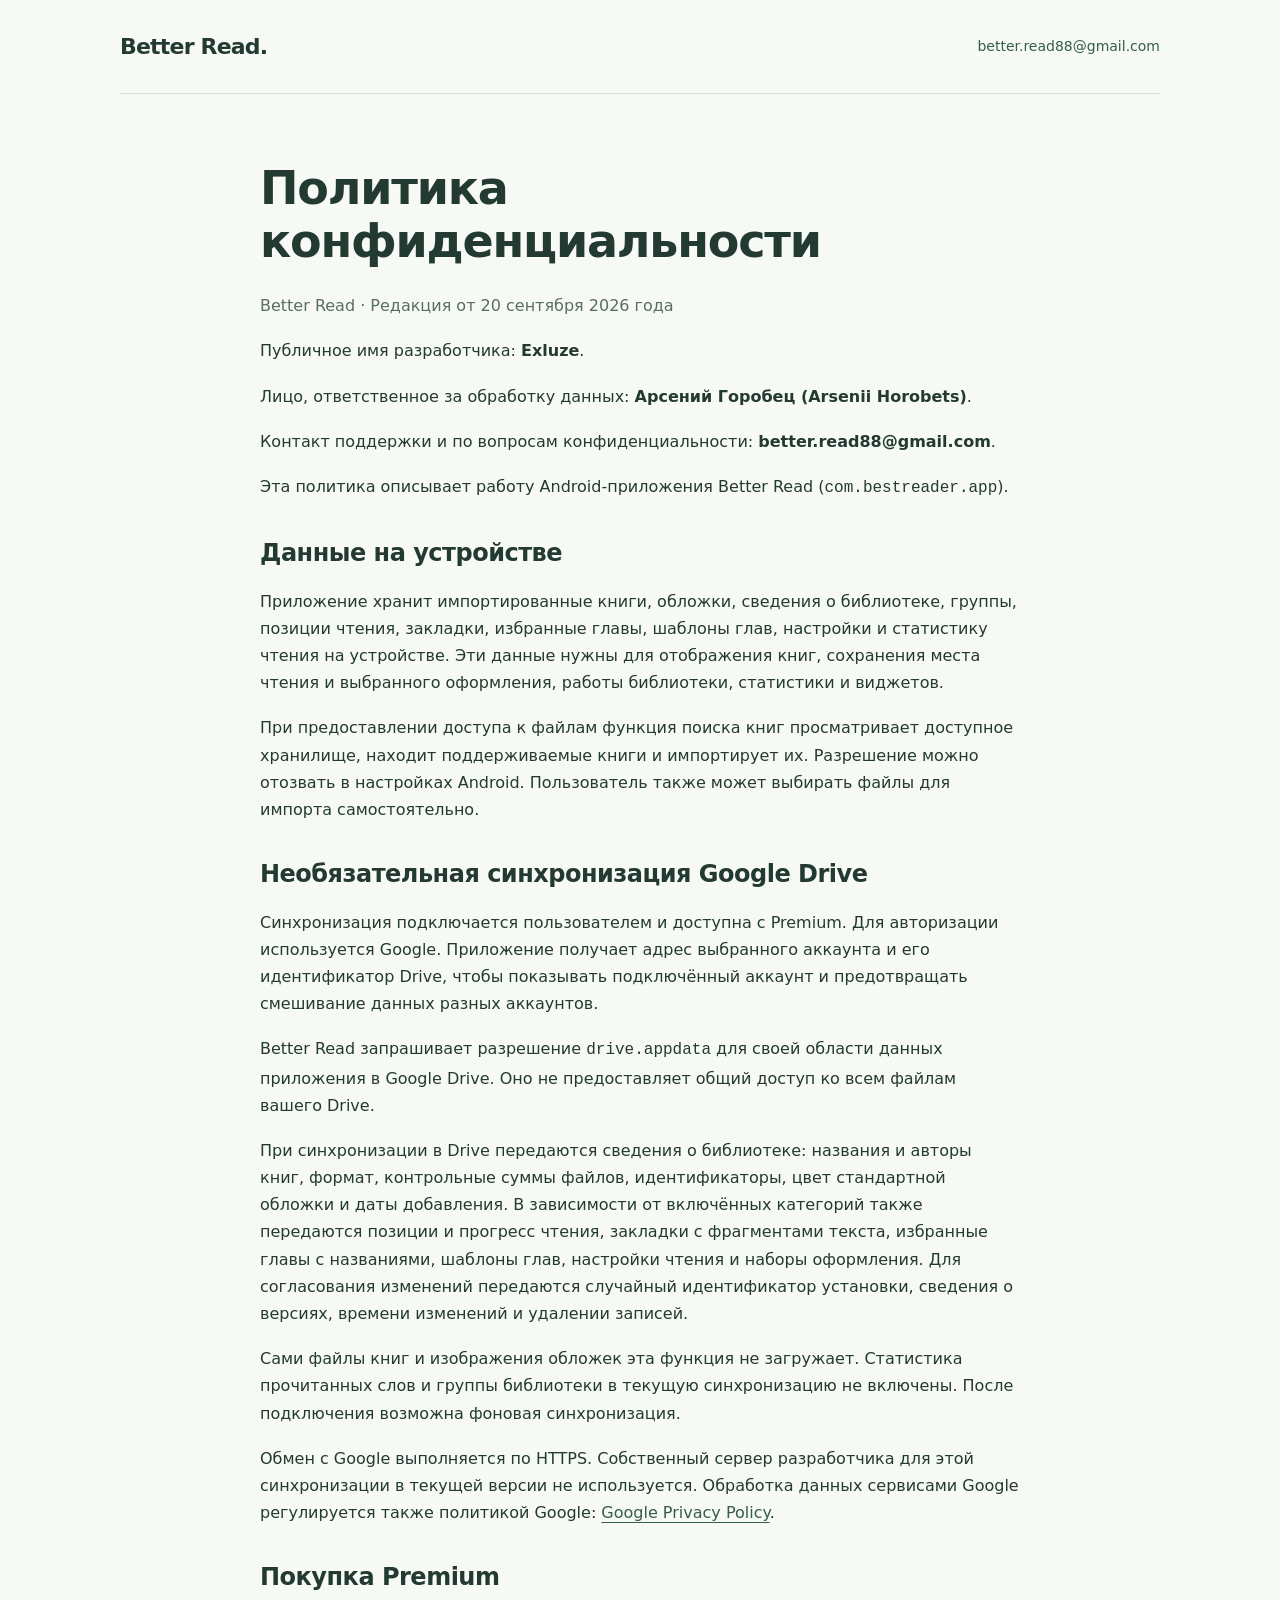
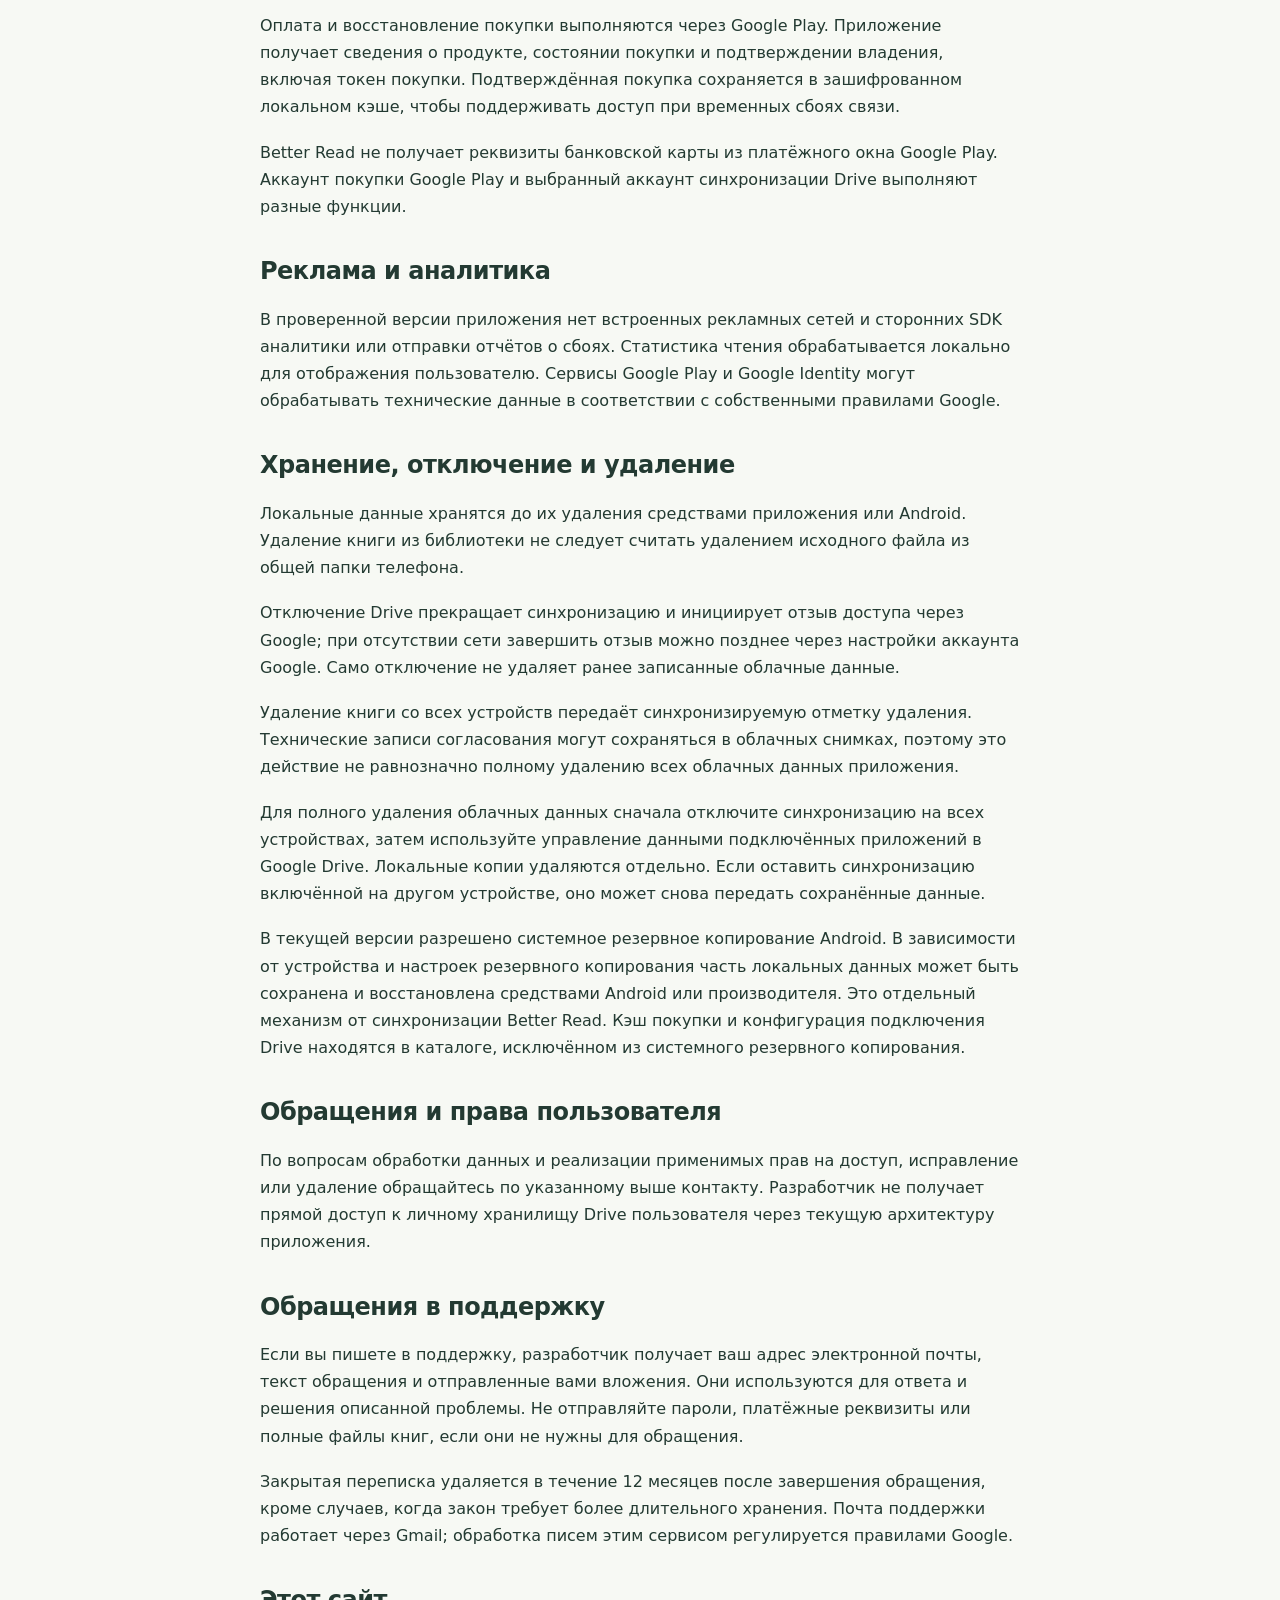
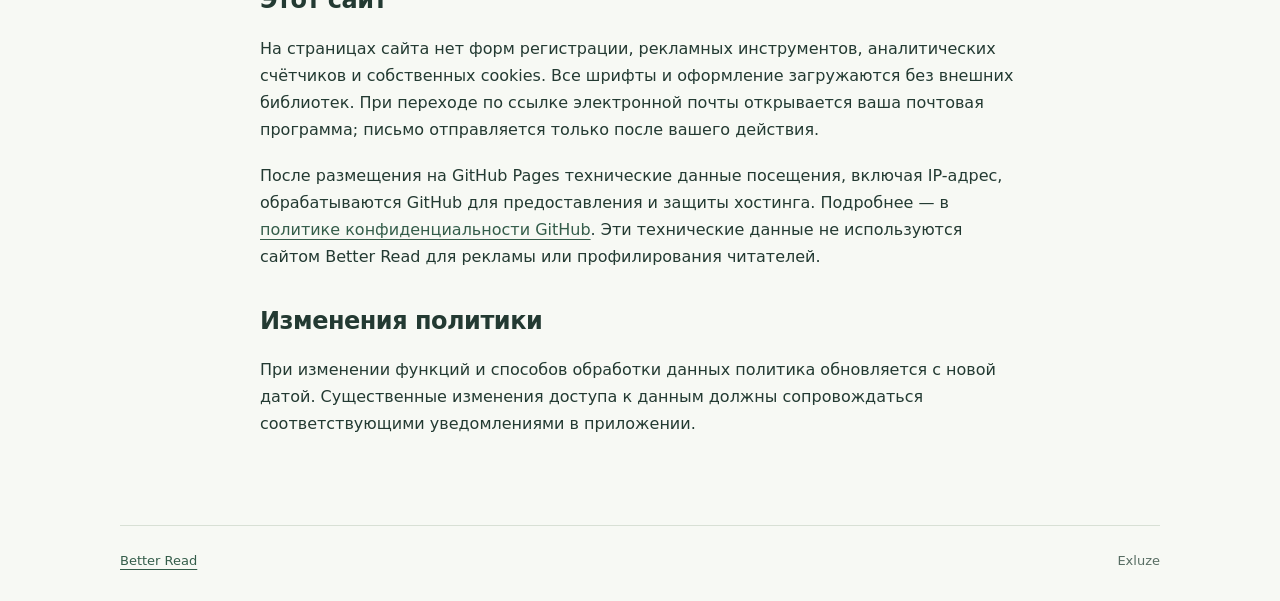
==== privacy.html @ 145b7a62 "Publish Better Read website and privacy policy" ====
<!doctype html>
<html lang="ru"><head><meta charset="utf-8"><meta name="viewport" content="width=device-width,initial-scale=1"><title>Политика конфиденциальности — Better Read</title><link rel="stylesheet" href="styles.css"></head><body>
<header><a class="brand" href="index.html">Better Read.</a><nav><a href="mailto:better.read88@gmail.com">better.read88@gmail.com</a></nav></header>
<main class="policy">
<h1>Политика конфиденциальности</h1>
<p class="note">Better Read · Редакция от 20 сентября 2026 года</p>
<p>Публичное имя разработчика: <strong>Exluze</strong>.</p>
<p>Лицо, ответственное за обработку данных: <strong>Арсений Горобец (Arsenii Horobets)</strong>.</p>
<p>Контакт поддержки и по вопросам конфиденциальности: <strong>better.read88@gmail.com</strong>.</p>
<p>Эта политика описывает работу Android-приложения Better Read (<code>com.bestreader.app</code>).</p>
<h2>Данные на устройстве</h2>
<p>Приложение хранит импортированные книги, обложки, сведения о библиотеке, группы, позиции чтения, закладки, избранные главы, шаблоны глав, настройки и статистику чтения на устройстве. Эти данные нужны для отображения книг, сохранения места чтения и выбранного оформления, работы библиотеки, статистики и виджетов.</p>
<p>При предоставлении доступа к файлам функция поиска книг просматривает доступное хранилище, находит поддерживаемые книги и импортирует их. Разрешение можно отозвать в настройках Android. Пользователь также может выбирать файлы для импорта самостоятельно.</p>
<h2>Необязательная синхронизация Google Drive</h2>
<p>Синхронизация подключается пользователем и доступна с Premium. Для авторизации используется Google. Приложение получает адрес выбранного аккаунта и его идентификатор Drive, чтобы показывать подключённый аккаунт и предотвращать смешивание данных разных аккаунтов.</p>
<p>Better Read запрашивает разрешение <code>drive.appdata</code> для своей области данных приложения в Google Drive. Оно не предоставляет общий доступ ко всем файлам вашего Drive.</p>
<p>При синхронизации в Drive передаются сведения о библиотеке: названия и авторы книг, формат, контрольные суммы файлов, идентификаторы, цвет стандартной обложки и даты добавления. В зависимости от включённых категорий также передаются позиции и прогресс чтения, закладки с фрагментами текста, избранные главы с названиями, шаблоны глав, настройки чтения и наборы оформления. Для согласования изменений передаются случайный идентификатор установки, сведения о версиях, времени изменений и удалении записей.</p>
<p>Сами файлы книг и изображения обложек эта функция не загружает. Статистика прочитанных слов и группы библиотеки в текущую синхронизацию не включены. После подключения возможна фоновая синхронизация.</p>
<p>Обмен с Google выполняется по HTTPS. Собственный сервер разработчика для этой синхронизации в текущей версии не используется. Обработка данных сервисами Google регулируется также политикой Google: <a href="https://policies.google.com/privacy">Google Privacy Policy</a>.</p>
<h2>Покупка Premium</h2>
<p>Оплата и восстановление покупки выполняются через Google Play. Приложение получает сведения о продукте, состоянии покупки и подтверждении владения, включая токен покупки. Подтверждённая покупка сохраняется в зашифрованном локальном кэше, чтобы поддерживать доступ при временных сбоях связи.</p>
<p>Better Read не получает реквизиты банковской карты из платёжного окна Google Play. Аккаунт покупки Google Play и выбранный аккаунт синхронизации Drive выполняют разные функции.</p>
<h2>Реклама и аналитика</h2>
<p>В проверенной версии приложения нет встроенных рекламных сетей и сторонних SDK аналитики или отправки отчётов о сбоях. Статистика чтения обрабатывается локально для отображения пользователю. Сервисы Google Play и Google Identity могут обрабатывать технические данные в соответствии с собственными правилами Google.</p>
<h2>Хранение, отключение и удаление</h2>
<p>Локальные данные хранятся до их удаления средствами приложения или Android. Удаление книги из библиотеки не следует считать удалением исходного файла из общей папки телефона.</p>
<p>Отключение Drive прекращает синхронизацию и инициирует отзыв доступа через Google; при отсутствии сети завершить отзыв можно позднее через настройки аккаунта Google. Само отключение не удаляет ранее записанные облачные данные.</p>
<p>Удаление книги со всех устройств передаёт синхронизируемую отметку удаления. Технические записи согласования могут сохраняться в облачных снимках, поэтому это действие не равнозначно полному удалению всех облачных данных приложения.</p>
<p>Для полного удаления облачных данных сначала отключите синхронизацию на всех устройствах, затем используйте управление данными подключённых приложений в Google Drive. Локальные копии удаляются отдельно. Если оставить синхронизацию включённой на другом устройстве, оно может снова передать сохранённые данные.</p>
<p>В текущей версии разрешено системное резервное копирование Android. В зависимости от устройства и настроек резервного копирования часть локальных данных может быть сохранена и восстановлена средствами Android или производителя. Это отдельный механизм от синхронизации Better Read. Кэш покупки и конфигурация подключения Drive находятся в каталоге, исключённом из системного резервного копирования.</p>
<h2>Обращения и права пользователя</h2>
<p>По вопросам обработки данных и реализации применимых прав на доступ, исправление или удаление обращайтесь по указанному выше контакту. Разработчик не получает прямой доступ к личному хранилищу Drive пользователя через текущую архитектуру приложения.</p>
<h2>Обращения в поддержку</h2>
<p>Если вы пишете в поддержку, разработчик получает ваш адрес электронной почты, текст обращения и отправленные вами вложения. Они используются для ответа и решения описанной проблемы. Не отправляйте пароли, платёжные реквизиты или полные файлы книг, если они не нужны для обращения.</p>
<p>Закрытая переписка удаляется в течение 12 месяцев после завершения обращения, кроме случаев, когда закон требует более длительного хранения. Почта поддержки работает через Gmail; обработка писем этим сервисом регулируется правилами Google.</p>
<h2>Этот сайт</h2>
<p>На страницах сайта нет форм регистрации, рекламных инструментов, аналитических счётчиков и собственных cookies. Все шрифты и оформление загружаются без внешних библиотек. При переходе по ссылке электронной почты открывается ваша почтовая программа; письмо отправляется только после вашего действия.</p>
<p>После размещения на GitHub Pages технические данные посещения, включая IP-адрес, обрабатываются GitHub для предоставления и защиты хостинга. Подробнее — в <a href="https://docs.github.com/en/site-policy/privacy-policies/github-general-privacy-statement">политике конфиденциальности GitHub</a>. Эти технические данные не используются сайтом Better Read для рекламы или профилирования читателей.</p>
<h2>Изменения политики</h2>
<p>При изменении функций и способов обработки данных политика обновляется с новой датой. Существенные изменения доступа к данным должны сопровождаться соответствующими уведомлениями в приложении.</p>
</main><footer><a href="index.html">Better Read</a><span>Exluze</span></footer></body></html>
---- styles.css ----
:root{color-scheme:light;--ink:#233a32;--muted:#586d63;--paper:#f7f9f4;--green:#dcebdc;--line:#d8e0d5;--accent:#345d4a}*{box-sizing:border-box}body{margin:0;background:var(--paper);color:var(--ink);font:17px/1.7 system-ui,-apple-system,"Segoe UI",sans-serif}a{color:var(--accent);text-underline-offset:4px}a:hover{color:#142b20}a:focus-visible{outline:3px solid #719a72;outline-offset:5px}header,main,footer{width:min(100% - 48px,1040px);margin:auto}header{display:flex;justify-content:space-between;align-items:center;gap:24px;padding:28px 0;border-bottom:1px solid var(--line)}.brand{text-decoration:none;font-size:22px;font-weight:750;letter-spacing:-.8px;color:var(--ink)}nav{display:flex;gap:24px;flex-wrap:wrap;font-size:14px}nav a{text-decoration:none}.hero{display:grid;grid-template-columns:1.4fr 1fr;gap:60px;align-items:center;padding:84px 0 72px}.eyebrow{font-size:12px;font-weight:700;letter-spacing:2px;text-transform:uppercase;color:var(--muted)}h1,h2,h3{line-height:1.15;letter-spacing:-1.2px}h1{font-size:clamp(40px,6vw,68px);font-weight:600;margin:18px 0 24px}h2{font-size:32px;font-weight:600}h3{font-size:20px;letter-spacing:-.4px}p{margin:0 0 18px}.intro{font-size:19px;color:var(--muted);max-width:570px}.tag{display:inline-block;font-size:13px;border:1px solid var(--line);border-radius:30px;padding:7px 14px;margin:8px 4px 0 0}.book{background:var(--green);border-radius:12px 28px 28px 12px;aspect-ratio:3/4;max-width:280px;width:100%;margin:auto;padding:35px 28px;box-shadow:-9px 0 0 #afc5ac,12px 18px 34px #213e2a12;border:1px solid #bdcfb7;display:flex;flex-direction:column;justify-content:space-between}.book-mark{width:55px;height:55px;fill:none;stroke:var(--ink);stroke-width:1.5}.book strong{font-size:39px;line-height:1.1;letter-spacing:-2px;font-weight:500}.book span{font-size:12px;letter-spacing:2px;text-transform:uppercase}.features{display:grid;grid-template-columns:repeat(3,1fr);gap:36px;padding:32px 0 64px;border-top:1px solid var(--line)}.features p{font-size:15px;color:var(--muted)}.premium{background:var(--green);padding:36px 40px;border-radius:20px;margin-bottom:60px}.premium h2{margin-top:8px}.premium p{max-width:720px}.note{font-size:14px;color:var(--muted)}.contact{padding-bottom:45px}.contact a{overflow-wrap:anywhere}footer{padding:24px 0 32px;border-top:1px solid var(--line);display:flex;justify-content:space-between;gap:20px;font-size:13px;color:var(--muted)}.policy{max-width:760px;padding:50px 0 70px}.policy h1{font-size:clamp(32px,5vw,46px);overflow-wrap:anywhere}.policy h2{font-size:24px;letter-spacing:-.5px;margin-top:38px}.policy p,.policy li{font-size:16px}.policy a{overflow-wrap:anywhere}.skip{position:absolute;top:-100px;left:24px;background:white;padding:8px;z-index:2}.skip:focus{top:8px}@media(max-width:650px){header,main,footer{width:calc(100% - 36px)}header{align-items:flex-start;gap:16px}nav{gap:10px;flex-direction:column;font-size:12px}.hero{padding:42px 0;gap:32px;grid-template-columns:1fr}.book{display:none}.features{grid-template-columns:1fr;gap:0;padding-bottom:25px}.features h3{margin-bottom:10px}.premium{padding:24px;margin-bottom:36px}footer{flex-direction:column;gap:8px}.policy{padding-top:28px}h2{font-size:27px}}
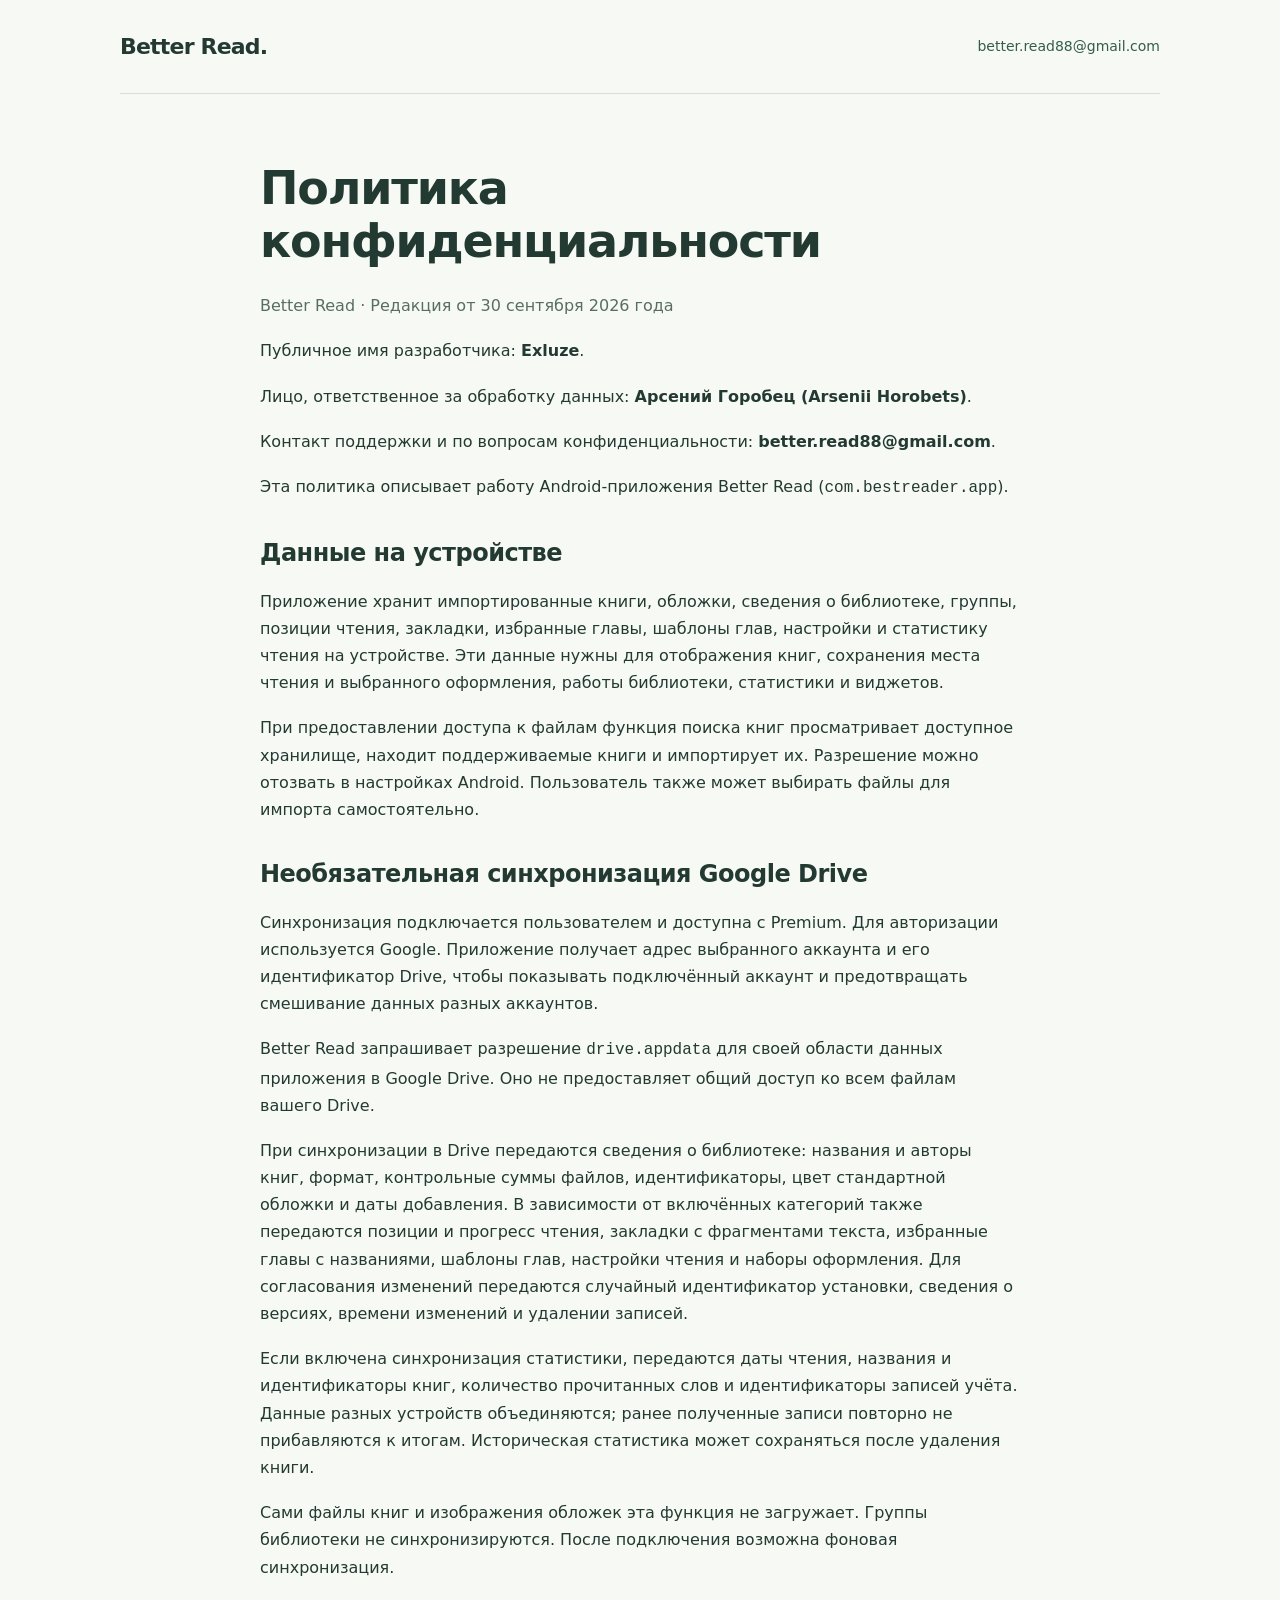
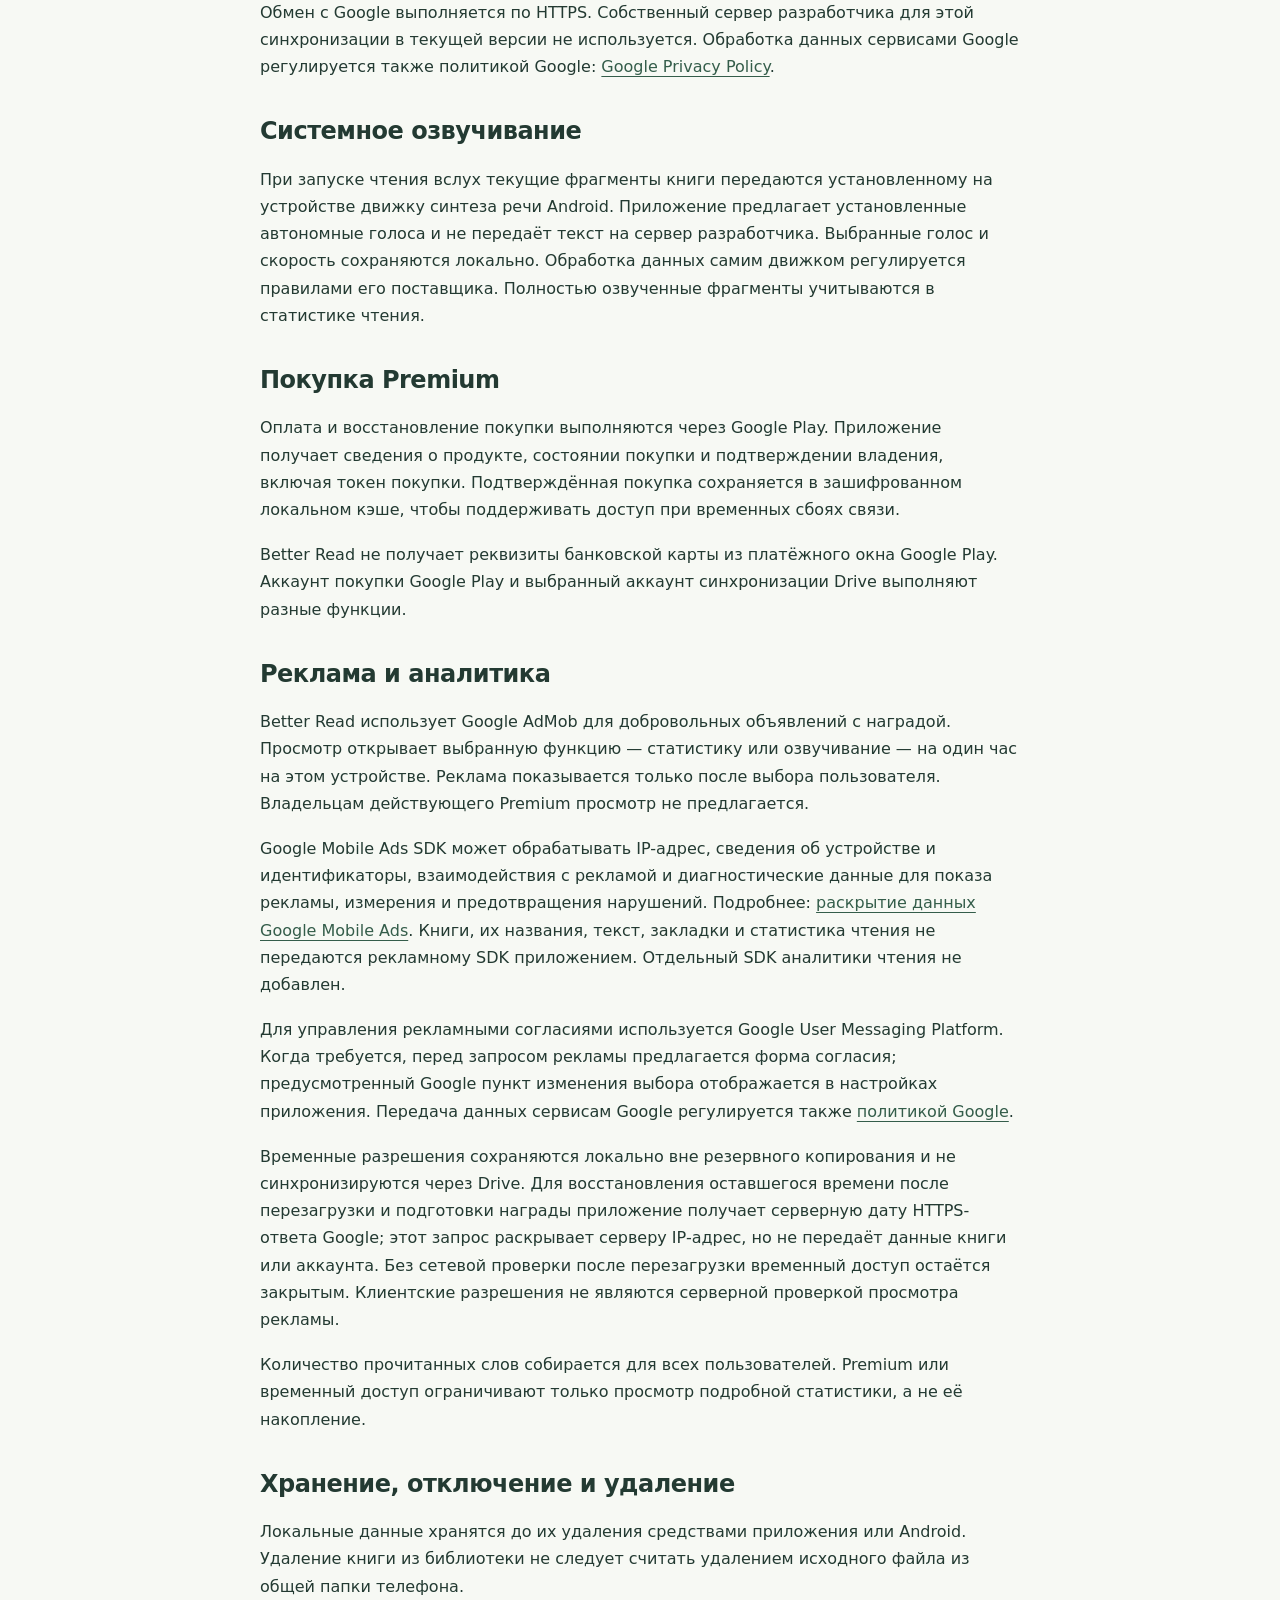
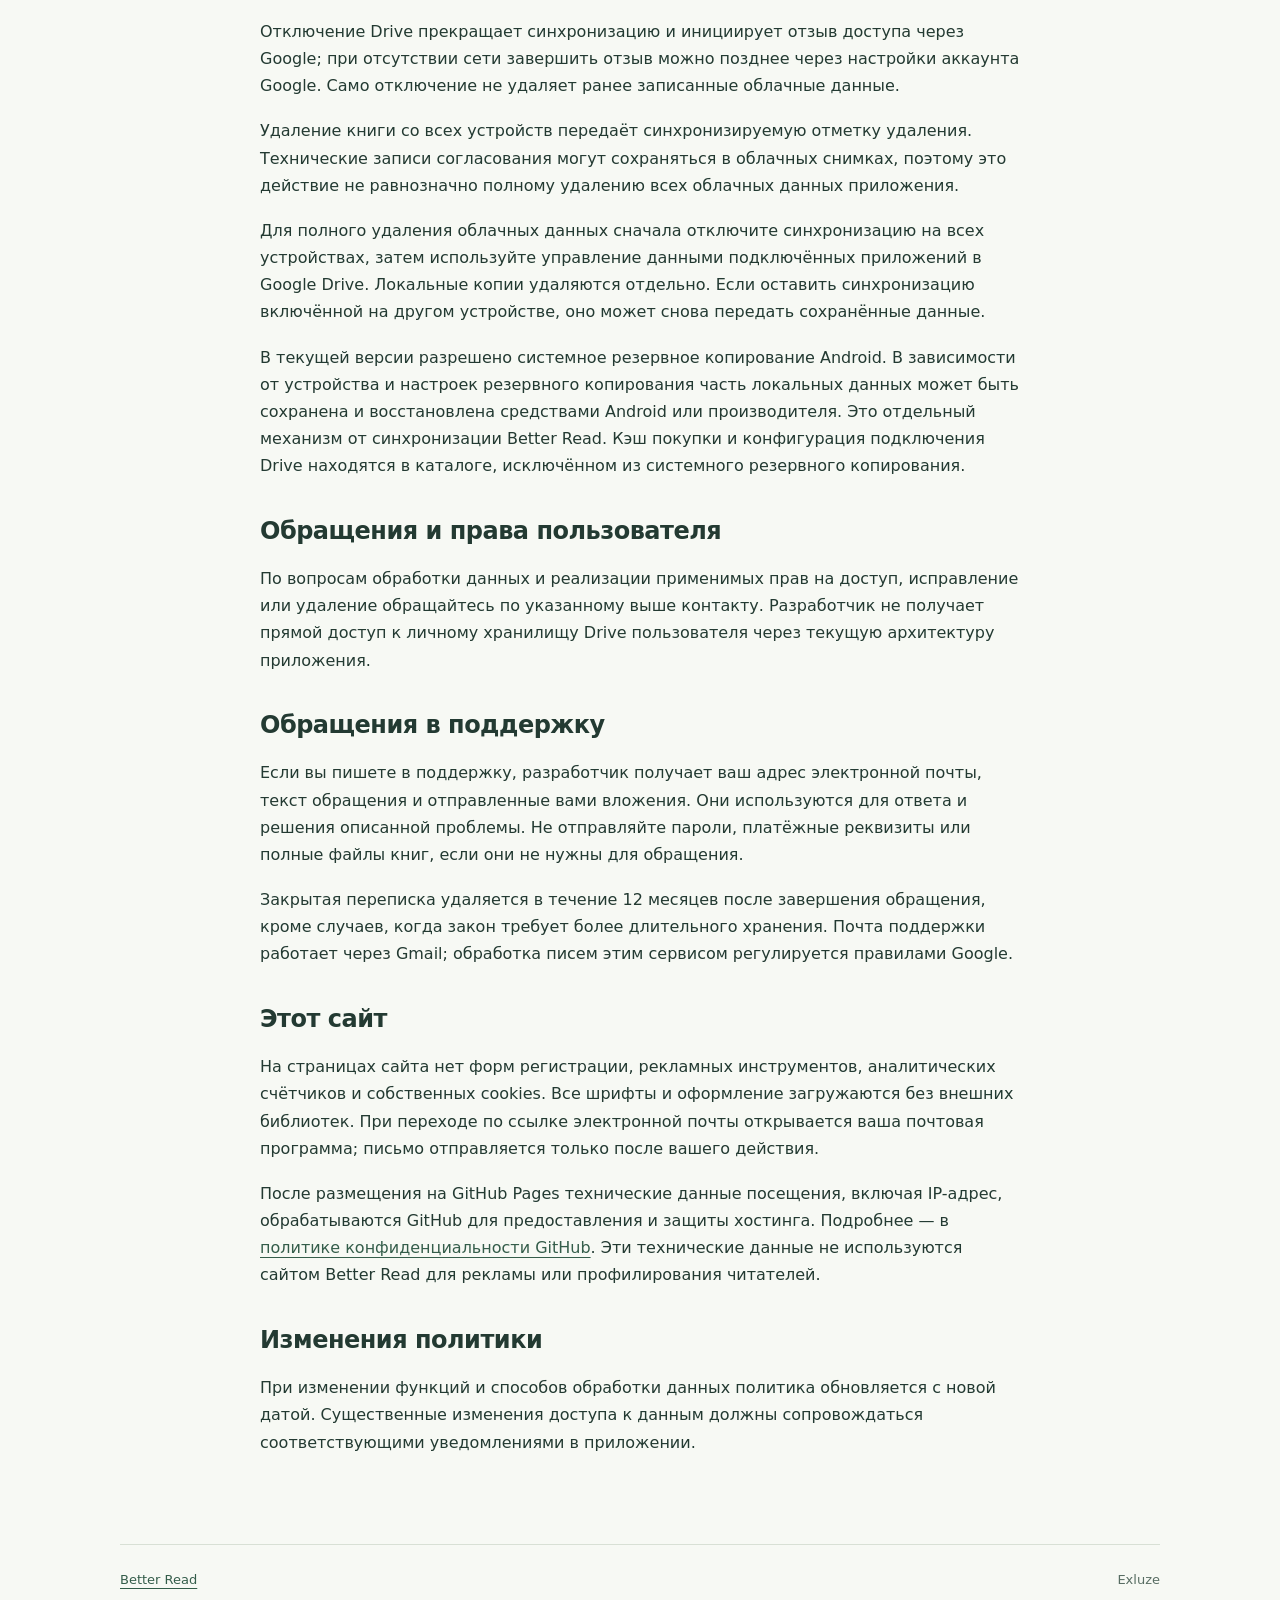
==== commit 1690a371: "Update privacy policy for rewarded ads and reading features" ====
--- a/privacy.html
+++ b/privacy.html
@@ -3,7 +3,7 @@
 <header><a class="brand" href="index.html">Better Read.</a><nav><a href="mailto:better.read88@gmail.com">better.read88@gmail.com</a></nav></header>
 <main class="policy">
 <h1>Политика конфиденциальности</h1>
-<p class="note">Better Read · Редакция от 20 сентября 2026 года</p>
+<p class="note">Better Read · Редакция от 30 сентября 2026 года</p>
 <p>Публичное имя разработчика: <strong>Exluze</strong>.</p>
 <p>Лицо, ответственное за обработку данных: <strong>Арсений Горобец (Arsenii Horobets)</strong>.</p>
 <p>Контакт поддержки и по вопросам конфиденциальности: <strong>better.read88@gmail.com</strong>.</p>
@@ -15,13 +15,20 @@
 <p>Синхронизация подключается пользователем и доступна с Premium. Для авторизации используется Google. Приложение получает адрес выбранного аккаунта и его идентификатор Drive, чтобы показывать подключённый аккаунт и предотвращать смешивание данных разных аккаунтов.</p>
 <p>Better Read запрашивает разрешение <code>drive.appdata</code> для своей области данных приложения в Google Drive. Оно не предоставляет общий доступ ко всем файлам вашего Drive.</p>
 <p>При синхронизации в Drive передаются сведения о библиотеке: названия и авторы книг, формат, контрольные суммы файлов, идентификаторы, цвет стандартной обложки и даты добавления. В зависимости от включённых категорий также передаются позиции и прогресс чтения, закладки с фрагментами текста, избранные главы с названиями, шаблоны глав, настройки чтения и наборы оформления. Для согласования изменений передаются случайный идентификатор установки, сведения о версиях, времени изменений и удалении записей.</p>
-<p>Сами файлы книг и изображения обложек эта функция не загружает. Статистика прочитанных слов и группы библиотеки в текущую синхронизацию не включены. После подключения возможна фоновая синхронизация.</p>
+<p>Если включена синхронизация статистики, передаются даты чтения, названия и идентификаторы книг, количество прочитанных слов и идентификаторы записей учёта. Данные разных устройств объединяются; ранее полученные записи повторно не прибавляются к итогам. Историческая статистика может сохраняться после удаления книги.</p>
+<p>Сами файлы книг и изображения обложек эта функция не загружает. Группы библиотеки не синхронизируются. После подключения возможна фоновая синхронизация.</p>
 <p>Обмен с Google выполняется по HTTPS. Собственный сервер разработчика для этой синхронизации в текущей версии не используется. Обработка данных сервисами Google регулируется также политикой Google: <a href="https://policies.google.com/privacy">Google Privacy Policy</a>.</p>
+<h2>Системное озвучивание</h2>
+<p>При запуске чтения вслух текущие фрагменты книги передаются установленному на устройстве движку синтеза речи Android. Приложение предлагает установленные автономные голоса и не передаёт текст на сервер разработчика. Выбранные голос и скорость сохраняются локально. Обработка данных самим движком регулируется правилами его поставщика. Полностью озвученные фрагменты учитываются в статистике чтения.</p>
 <h2>Покупка Premium</h2>
 <p>Оплата и восстановление покупки выполняются через Google Play. Приложение получает сведения о продукте, состоянии покупки и подтверждении владения, включая токен покупки. Подтверждённая покупка сохраняется в зашифрованном локальном кэше, чтобы поддерживать доступ при временных сбоях связи.</p>
 <p>Better Read не получает реквизиты банковской карты из платёжного окна Google Play. Аккаунт покупки Google Play и выбранный аккаунт синхронизации Drive выполняют разные функции.</p>
 <h2>Реклама и аналитика</h2>
-<p>В проверенной версии приложения нет встроенных рекламных сетей и сторонних SDK аналитики или отправки отчётов о сбоях. Статистика чтения обрабатывается локально для отображения пользователю. Сервисы Google Play и Google Identity могут обрабатывать технические данные в соответствии с собственными правилами Google.</p>
+<p>Better Read использует Google AdMob для добровольных объявлений с наградой. Просмотр открывает выбранную функцию — статистику или озвучивание — на один час на этом устройстве. Реклама показывается только после выбора пользователя. Владельцам действующего Premium просмотр не предлагается.</p>
+<p>Google Mobile Ads SDK может обрабатывать IP-адрес, сведения об устройстве и идентификаторы, взаимодействия с рекламой и диагностические данные для показа рекламы, измерения и предотвращения нарушений. Подробнее: <a href="https://developers.google.com/admob/android/next-gen/privacy/play-data-disclosure">раскрытие данных Google Mobile Ads</a>. Книги, их названия, текст, закладки и статистика чтения не передаются рекламному SDK приложением. Отдельный SDK аналитики чтения не добавлен.</p>
+<p>Для управления рекламными согласиями используется Google User Messaging Platform. Когда требуется, перед запросом рекламы предлагается форма согласия; предусмотренный Google пункт изменения выбора отображается в настройках приложения. Передача данных сервисам Google регулируется также <a href="https://policies.google.com/privacy">политикой Google</a>.</p>
+<p>Временные разрешения сохраняются локально вне резервного копирования и не синхронизируются через Drive. Для восстановления оставшегося времени после перезагрузки и подготовки награды приложение получает серверную дату HTTPS-ответа Google; этот запрос раскрывает серверу IP-адрес, но не передаёт данные книги или аккаунта. Без сетевой проверки после перезагрузки временный доступ остаётся закрытым. Клиентские разрешения не являются серверной проверкой просмотра рекламы.</p>
+<p>Количество прочитанных слов собирается для всех пользователей. Premium или временный доступ ограничивают только просмотр подробной статистики, а не её накопление.</p>
 <h2>Хранение, отключение и удаление</h2>
 <p>Локальные данные хранятся до их удаления средствами приложения или Android. Удаление книги из библиотеки не следует считать удалением исходного файла из общей папки телефона.</p>
 <p>Отключение Drive прекращает синхронизацию и инициирует отзыв доступа через Google; при отсутствии сети завершить отзыв можно позднее через настройки аккаунта Google. Само отключение не удаляет ранее записанные облачные данные.</p>
